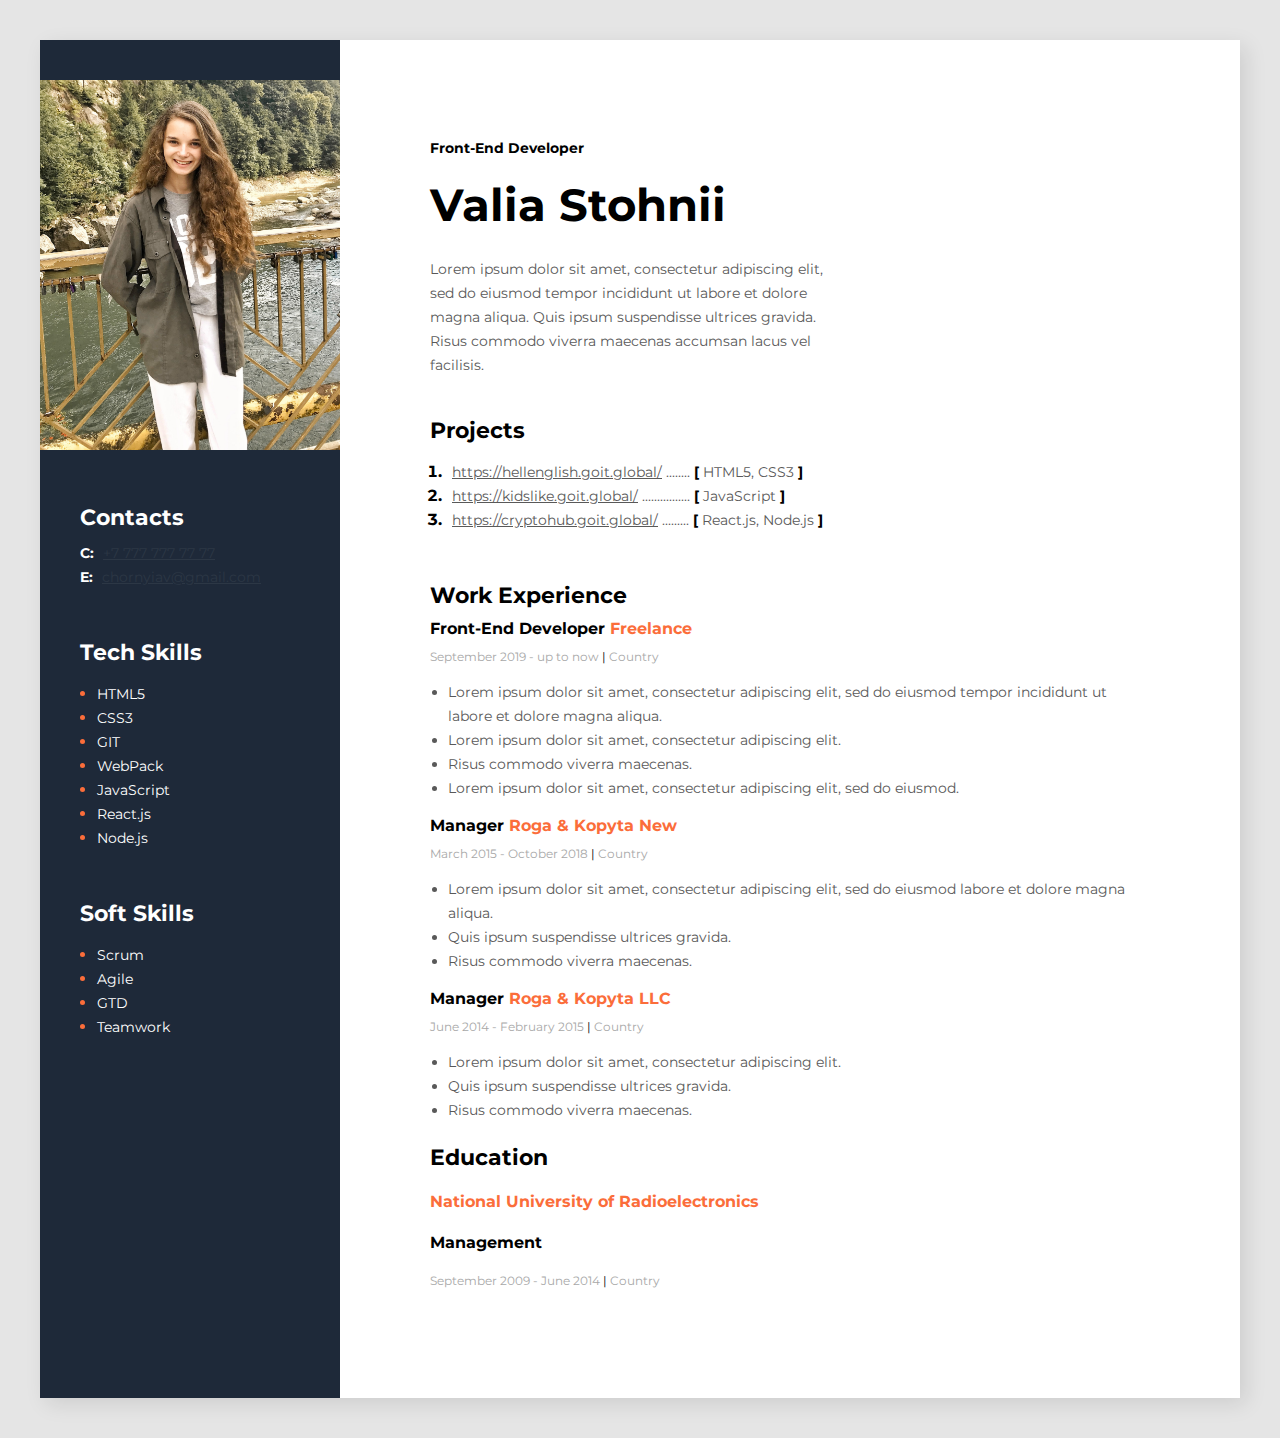
==== my resume/index.html @ 5a4674c5 "add files" ====
<!DOCTYPE html>
<html lang="en">
<head>
    <meta charset="UTF-8">
    <meta http-equiv="X-UA-Compatible" content="IE=edge">
    <meta name="viewport" content="width=device-width, initial-scale=1.0">
    <title>Document</title>
    <link rel="preconnect" href="https://fonts.gstatic.com">
    <link href="https://fonts.googleapis.com/css2?family=Montserrat&display=swap" rel="stylesheet">

    <link rel="stylesheet" href="css/style.css">
</head>
<body>
    
    <!-- main container -->
    <div class="main-container">
        <!-- main contant section -->
     <div class="main-content-section">
            <!-- about me section -->
            <div class="about-me-section">
            
                <h2 class="about-me-profession">Front-End Developer</h2>
                <h1 class="about-me-name">Valia Stohnii</h1>
                <p class="about-me-description">Lorem ipsum dolor sit amet, consectetur adipiscing elit, sed do eiusmod tempor incididunt ut labore et dolore magna aliqua. Quis ipsum suspendisse ultrices gravida. Risus commodo viverra maecenas accumsan lacus vel facilisis. 
                </p>

            </div>
            
            <!-- my progects section -->
            <div class="my-progects-section">
            <h3 class="main-content-title">Projects</h3> 
            <ol class="my-progects-list">
                <li class="my-progects-item">
                    <span class="my-progects-text">
                        <a href="https://hellenglish.goit.global/" class="my-progects-link">https://hellenglish.goit.global/</a>
                        ........
                        <span class="my-progects-bracket">[</span> HTML5, CSS3 <span class="my-progects-bracket">]</span>
                    </span>
                </li>
                <li class="my-progects-item">
                    <span class="my-progects-text">
                        <a href="https://kidslike.goit.global/" class="my-progects-link">https://kidslike.goit.global/</a>
                        ................
                        <span class="my-progects-bracket">[</span> JavaScript <span class="my-progects-bracket">]</span>
                    </span>
                </li>
                <li class="my-progects-item">
                    <span class="my-progects-text">
                        <a href="https://cryptohub.goit.global/" class="my-progects-link">https://cryptohub.goit.global/</a>
                        .........
                        <span class="my-progects-bracket">[</span> React.js, Node.js <span class="my-progects-bracket">]</span>
                    </span>
                </li>
            </ol>
            

            </div>
            
            <!-- my work experience -->
            <div class="my-work-experience-section">
            
                <h3 class="main-content-title">Work Experience</h3> 

                <!-- company 3 -->
                <div class="my-work-block">
                    <h4 class="my-work-position">Front-End Developer <span class="my-work-company"> Freelance</span> </h4>
                    <p class="my-work-time">September 2019 - up to now  <span class="my-work-divider">|</span>  Country</p> 
                    <ul class="my-work-duties">
                        <li class="my-work-duty">Lorem ipsum dolor sit amet, consectetur adipiscing elit, sed do eiusmod tempor incididunt ut labore et dolore magna aliqua.</li> 
                        <li class="my-work-duty">Lorem ipsum dolor sit amet, consectetur adipiscing elit.</li>
                        <li class="my-work-duty">Risus commodo viverra maecenas.</li>
                        <li class="my-work-duty">Lorem ipsum dolor sit amet, consectetur adipiscing elit, sed do eiusmod.</li> 
                    </ul>
                </div>
                <!-- company 2 -->
                <div>
                    <h4 class="my-work-position">Manager <span class="my-work-company"> Roga & Kopyta New </span></h4>
                    <p class="my-work-time">March 2015 - October 2018   <span class="my-work-divider">|</span>   Country</p> 
                    <ul class="my-work-duties">
                    <li class="my-work-duty"> Lorem ipsum dolor sit amet, consectetur adipiscing elit, sed do eiusmod labore et dolore magna aliqua.</li> 
                    <li class="my-work-duty">Quis ipsum suspendisse ultrices gravida.</li>
                    <li class="my-work-duty">Risus commodo viverra maecenas.</li> 
                    </ul>
                    
                    <!-- company 1 -->
                <div>
                    <h4 class="my-work-position">Manager <span class="my-work-company"> Roga & Kopyta LLC </span> </h4>
                    <p class="my-work-time">June 2014 - February 2015   <span class="my-work-divider">|</span>   Country</p> 
                    <ul class="my-work-duties">
                    <li class="my-work-duty"> Lorem ipsum dolor sit amet, consectetur adipiscing elit.</li>  
                    <li class="my-work-duty">Quis ipsum suspendisse ultrices gravida.</li>
                    <li class="my-work-duty">Risus commodo viverra maecenas.</li> 
                    </ul>
                </div>

            </div>
           
        </div>

         <!-- Education -->
         <div class="my-education-section">
            <h3 class="main-content-title">Education</h3>
           <h4 class="my-work-company">National University of Radioelectronics</h4> 
           <h4>Management</h4>
           <p class="my-work-time">September 2009 - June 2014   <span class="my-work-divider">|</span>   Country</p>
        </div>

        
    </div>

    <!-- sidebar section -->
    <aside class="sidebar-section">
        <img class="my-photo" src="img/IMG_20200817_225949_796-01.jpg" alt="my photo">

        <!-- contacts section -->
        <div class="contacts-section">
            <h3 class="sidebar-title">Contacts</h3>
            <div>
                <span class="contacts-section-type">C:</span>
                <a class="contacts-section-link" href="tel:+77777777777">+7 777 777 77 77</a>
            </div>
            <div>
                <span class="contacts-section-type">E:</span> 
                <a class="contacts-section-link" href="mailto:chornyiav@gmail.com">chornyiav@gmail.com</a>
            </div>
        </div>

        <!-- Tech Skills -->
        <div class="tech-skills-section">
           <h3 class="sidebar-title">Tech Skills</h3> 
           <ul class="tech-skills-list">
                <li class="tech-skills-item"> <span class="tech-skills-item-text">HTML5</span></li>
                <li class="tech-skills-item"><span class="tech-skills-item-text">CSS3</span></li>
                <li class="tech-skills-item"><span class="tech-skills-item-text">GIT</span></li>
                <li class="tech-skills-item"><span class="tech-skills-item-text">WebPack</span></li>
                <li class="tech-skills-item"><span class="tech-skills-item-text">JavaScript</span></li>
                <li class="tech-skills-item"><span class="tech-skills-item-text">React.js</span></li>
                <li class="tech-skills-item"><span class="tech-skills-item-text">Node.js</span></li>
           </ul>

        </div>
        <!-- Soft Skills -->
        <div class="soft-skills-section">
            <h3 class="sidebar-title">Soft Skills</h3> 
            <ul class="tech-skills-list">
                 <li class="tech-skills-item"><span class="tech-skills-item-text">Scrum</span></li>
                 <li class="tech-skills-item"><span class="tech-skills-item-text">Agile</span></li>
                 <li class="tech-skills-item"><span class="tech-skills-item-text">GTD</span></li>
                 <li class="tech-skills-item"><span class="tech-skills-item-text">Teamwork</span></li>
            </ul>

         </div>
    </aside>
</body>
</html>
---- my resume/css/style.css ----
body {
    font-family: 'Montserrat', sans-serif;

    background-color: #E5E5E5 ;
}

.main-container {
    display: flex;
    flex-direction: row-reverse;
    width: 1200px;
    background-color: #fff;
    margin: 40px auto 40px auto ;
    box-shadow: 6px 6px 20px rgba(0, 0, 0, 0.1);
}

/* sidebar-section */
.sidebar-section {
background-color: #1E2939;
width: 370px;
padding: 40px 0px;
}

.contacts-section{
    margin: 50px 0 0 40px;
}
.tech-skills-section{
    margin: 50px 0 0 40px;
}
.soft-skills-section{
    margin: 50px 0 0 40px;
}
.sidebar-title{
    font-style: normal;
    font-weight: bold;
    font-size: 22px;
    line-height: 27px;
    color: #fff;
    margin-bottom: 10px;
}
/* contacts-section */
.contacts-section-type{
    font-style: normal;
    font-weight: bold;
    font-size: 14px;
    line-height: 24px;
    color: #fff;
    margin-right: 5px;
}
.contacts-section-link{
    color: #2C3745;
    font-style: normal;
    font-weight: normal;
    font-size: 14px;
    line-height: 24px;
}

/* tech-skills-section */
.tech-skills-list{
    padding: 0 0 0 17px;
}

.tech-skills-item{
color: #FB6D3A;
} 

.tech-skills-item-text{
    font-style: normal;
    font-weight: normal;
    font-size: 14px;
    line-height: 24px;
    color: #fff;
}

/* main container */
.about-me-profession {
font-size: 14px;
font-weight: 700;
color: #000;
font-style: normal;
font-weight: bold;
font-size: 14px;
line-height: 17px;
margin: 0 0 20px 0;
}

.about-me-name{
    font-style: normal;
    font-weight: bold;
    font-size: 45px;
    line-height: 55px;
    margin: 0 0 25px 0;
    color: #000;
}
.about-me-description{
    font-style: normal;
    font-weight: normal;
    font-size: 14px;
    line-height: 24px;
    color: #595959;
    width: 400px;
}
.main-content-section{
    padding: 100px 90px;
}
.main-content-title{
    font-style: normal;
    font-weight: bold;
    font-size: 22px;
    line-height: 27px;
    color: #000000;
    margin-bottom: 10px;
}
/* about me section */

.about-me-section {
   margin: 0 0 40px 0;
}
.my-progects-section {
    margin-bottom: 50px;
}
.my-progects-list{
    padding: 0 0 0 17px;
    font-weight: bold;
}
.my-progects-item{
    color: #000000;
}
.my-progects-link{
    font-style: normal;
    font-weight: normal;
    font-size: 14px;
    line-height: 24px;
    color: #595959;
}
.my-progects-text{
    font-style: normal;
    font-weight: normal;
    font-size: 14px;
    line-height: 24px;
    color: #595959;
    margin-left: 5px;
}
.my-progects-bracket{
    font-style: normal;
    font-weight: bold;
    font-size: 14px;
    line-height: 24px;
    color: #000000;
}

.my-work-company{
    color: #FB6D3A;
}
.my-work-position{
    font-style: normal;
    font-weight: bold;
    font-size: 16px;
    line-height: 20px;
    margin: 0 0 10px 0;
}
.my-work-time{
    font-style: normal;
    font-weight: normal;
    font-size: 12px;
    line-height: 15px;
    color: #A8A8A8;
    margin: 0 0 10px 0;
}
.my-work-divider{
    color: #000;
}
.my-work-duties{
    padding: 0 0 0 18px;
}
.my-work-duty{
    font-style: normal;
    font-weight: normal;
    font-size: 14px;
    line-height: 24px;
    color: #595959;
}
.my-work-block{
    margin: 0 15px 0 0;
}

.my-photo {
    width: 300px;
    height: 370px;
    left: 40px;
    top: 80px;
}
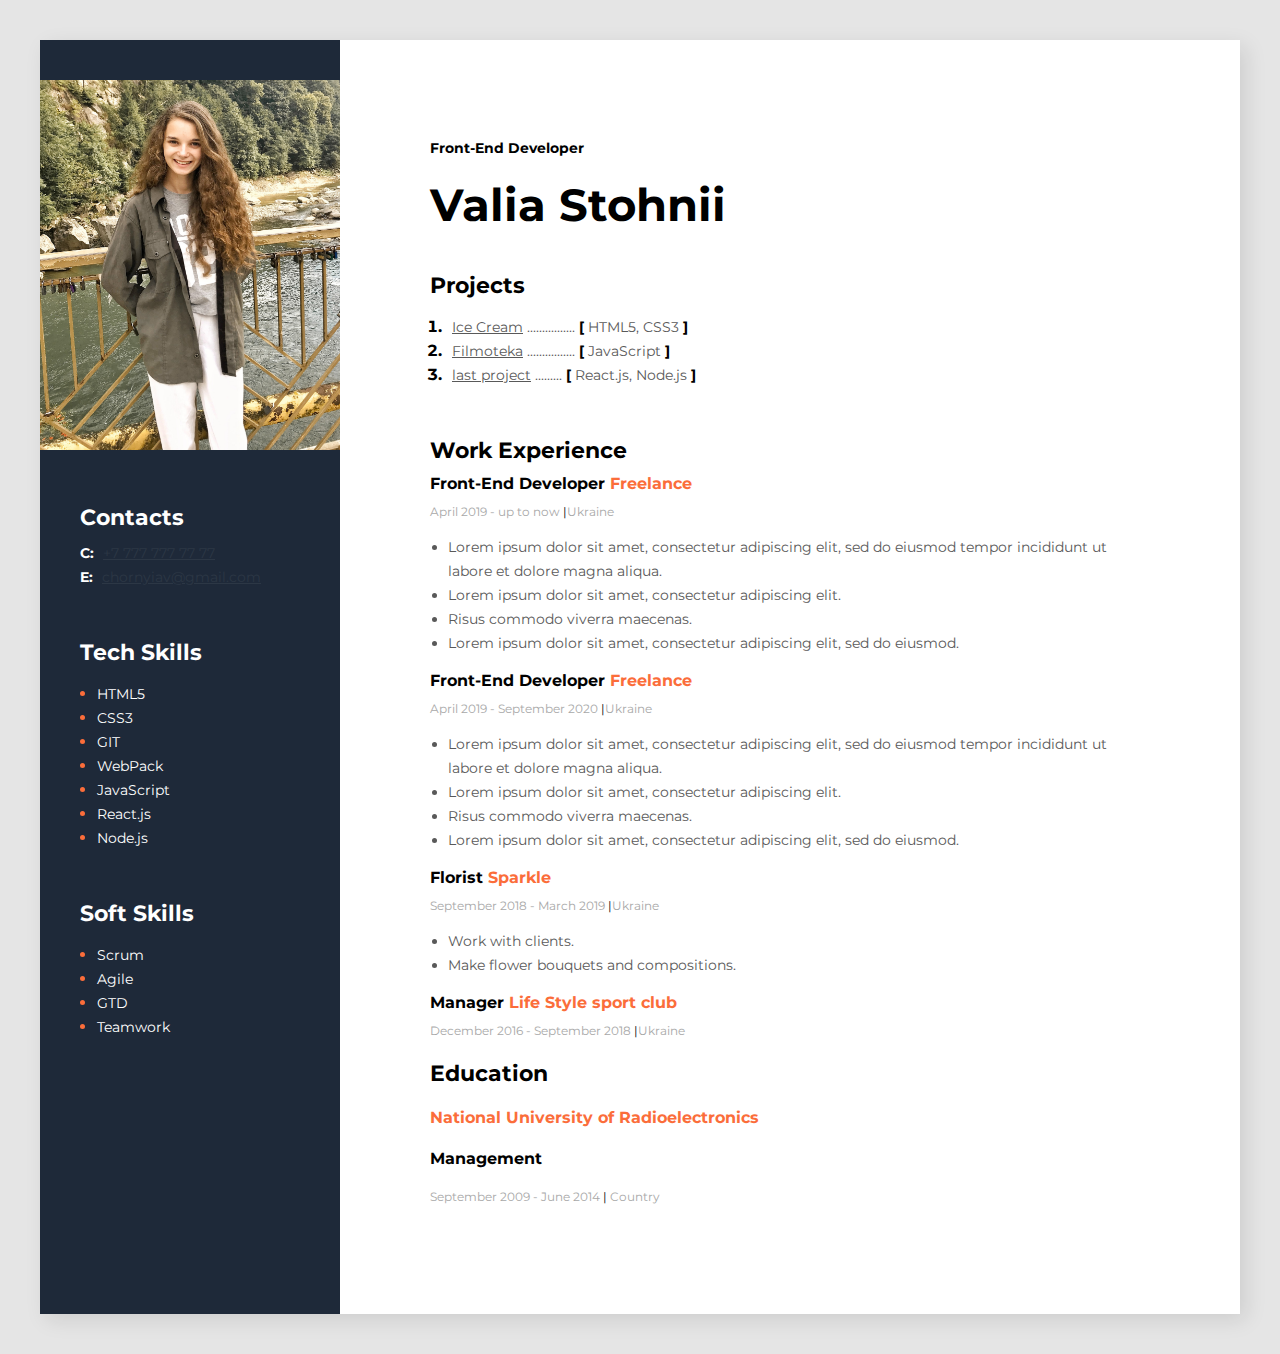
==== commit fb9fcfe8: "add work" ====
--- a/my resume/index.html
+++ b/my resume/index.html
@@ -21,9 +21,7 @@
             
                 <h2 class="about-me-profession">Front-End Developer</h2>
                 <h1 class="about-me-name">Valia Stohnii</h1>
-                <p class="about-me-description">Lorem ipsum dolor sit amet, consectetur adipiscing elit, sed do eiusmod tempor incididunt ut labore et dolore magna aliqua. Quis ipsum suspendisse ultrices gravida. Risus commodo viverra maecenas accumsan lacus vel facilisis. 
-                </p>
-
+                <p class="about-me-description"></p>
             </div>
             
             <!-- my progects section -->
@@ -32,21 +30,21 @@
             <ol class="my-progects-list">
                 <li class="my-progects-item">
                     <span class="my-progects-text">
-                        <a href="https://hellenglish.goit.global/" class="my-progects-link">https://hellenglish.goit.global/</a>
-                        ........
+                        <a href="https://bublik1990.github.io/team-project/" class="my-progects-link">Ice Cream</a>
+                        ................
                         <span class="my-progects-bracket">[</span> HTML5, CSS3 <span class="my-progects-bracket">]</span>
                     </span>
                 </li>
                 <li class="my-progects-item">
                     <span class="my-progects-text">
-                        <a href="https://kidslike.goit.global/" class="my-progects-link">https://kidslike.goit.global/</a>
+                        <a href="https://bublik1990.github.io/js-team-project/" class="my-progects-link">Filmoteka</a>
                         ................
                         <span class="my-progects-bracket">[</span> JavaScript <span class="my-progects-bracket">]</span>
                     </span>
                 </li>
                 <li class="my-progects-item">
                     <span class="my-progects-text">
-                        <a href="https://cryptohub.goit.global/" class="my-progects-link">https://cryptohub.goit.global/</a>
+                        <a href="https://cryptohub.goit.global/" class="my-progects-link">last project</a>
                         .........
                         <span class="my-progects-bracket">[</span> React.js, Node.js <span class="my-progects-bracket">]</span>
                     </span>
@@ -61,10 +59,10 @@
             
                 <h3 class="main-content-title">Work Experience</h3> 
 
-                <!-- company 3 -->
+                <!-- company 4 -->
                 <div class="my-work-block">
                     <h4 class="my-work-position">Front-End Developer <span class="my-work-company"> Freelance</span> </h4>
-                    <p class="my-work-time">September 2019 - up to now  <span class="my-work-divider">|</span>  Country</p> 
+                    <p class="my-work-time">April 2019 - up to now  <span class="my-work-divider">|</span>Ukraine</p> 
                     <ul class="my-work-duties">
                         <li class="my-work-duty">Lorem ipsum dolor sit amet, consectetur adipiscing elit, sed do eiusmod tempor incididunt ut labore et dolore magna aliqua.</li> 
                         <li class="my-work-duty">Lorem ipsum dolor sit amet, consectetur adipiscing elit.</li>
@@ -72,25 +70,31 @@
                         <li class="my-work-duty">Lorem ipsum dolor sit amet, consectetur adipiscing elit, sed do eiusmod.</li> 
                     </ul>
                 </div>
+                <!-- company 3 -->
+                <div class="my-work-block">
+                    <h4 class="my-work-position">Front-End Developer <span class="my-work-company"> Freelance</span> </h4>
+                    <p class="my-work-time">April 2019 - September 2020 <span class="my-work-divider">|</span>Ukraine</p>
+                    <ul class="my-work-duties">
+                        <li class="my-work-duty">Lorem ipsum dolor sit amet, consectetur adipiscing elit, sed do eiusmod tempor
+                            incididunt ut labore et dolore magna aliqua.</li>
+                        <li class="my-work-duty">Lorem ipsum dolor sit amet, consectetur adipiscing elit.</li>
+                        <li class="my-work-duty">Risus commodo viverra maecenas.</li>
+                        <li class="my-work-duty">Lorem ipsum dolor sit amet, consectetur adipiscing elit, sed do eiusmod.</li>
+                    </ul>
+                </div>
                 <!-- company 2 -->
                 <div>
-                    <h4 class="my-work-position">Manager <span class="my-work-company"> Roga & Kopyta New </span></h4>
-                    <p class="my-work-time">March 2015 - October 2018   <span class="my-work-divider">|</span>   Country</p> 
+                    <h4 class="my-work-position">Florist <span class="my-work-company"> Sparkle </span></h4>
+                    <p class="my-work-time">September 2018 - March 2019   <span class="my-work-divider">|</span>Ukraine</p> 
                     <ul class="my-work-duties">
-                    <li class="my-work-duty"> Lorem ipsum dolor sit amet, consectetur adipiscing elit, sed do eiusmod labore et dolore magna aliqua.</li> 
-                    <li class="my-work-duty">Quis ipsum suspendisse ultrices gravida.</li>
-                    <li class="my-work-duty">Risus commodo viverra maecenas.</li> 
+                    <li class="my-work-duty"> Work with clients.</li> 
+                    <li class="my-work-duty">Make flower bouquets and compositions.</li>
                     </ul>
                     
                     <!-- company 1 -->
                 <div>
-                    <h4 class="my-work-position">Manager <span class="my-work-company"> Roga & Kopyta LLC </span> </h4>
-                    <p class="my-work-time">June 2014 - February 2015   <span class="my-work-divider">|</span>   Country</p> 
-                    <ul class="my-work-duties">
-                    <li class="my-work-duty"> Lorem ipsum dolor sit amet, consectetur adipiscing elit.</li>  
-                    <li class="my-work-duty">Quis ipsum suspendisse ultrices gravida.</li>
-                    <li class="my-work-duty">Risus commodo viverra maecenas.</li> 
-                    </ul>
+                    <h4 class="my-work-position">Manager <span class="my-work-company"> Life Style sport club </span> </h4>
+                    <p class="my-work-time">December 2016 - September 2018   <span class="my-work-divider">|</span>Ukraine</p> 
                 </div>
 
             </div>
